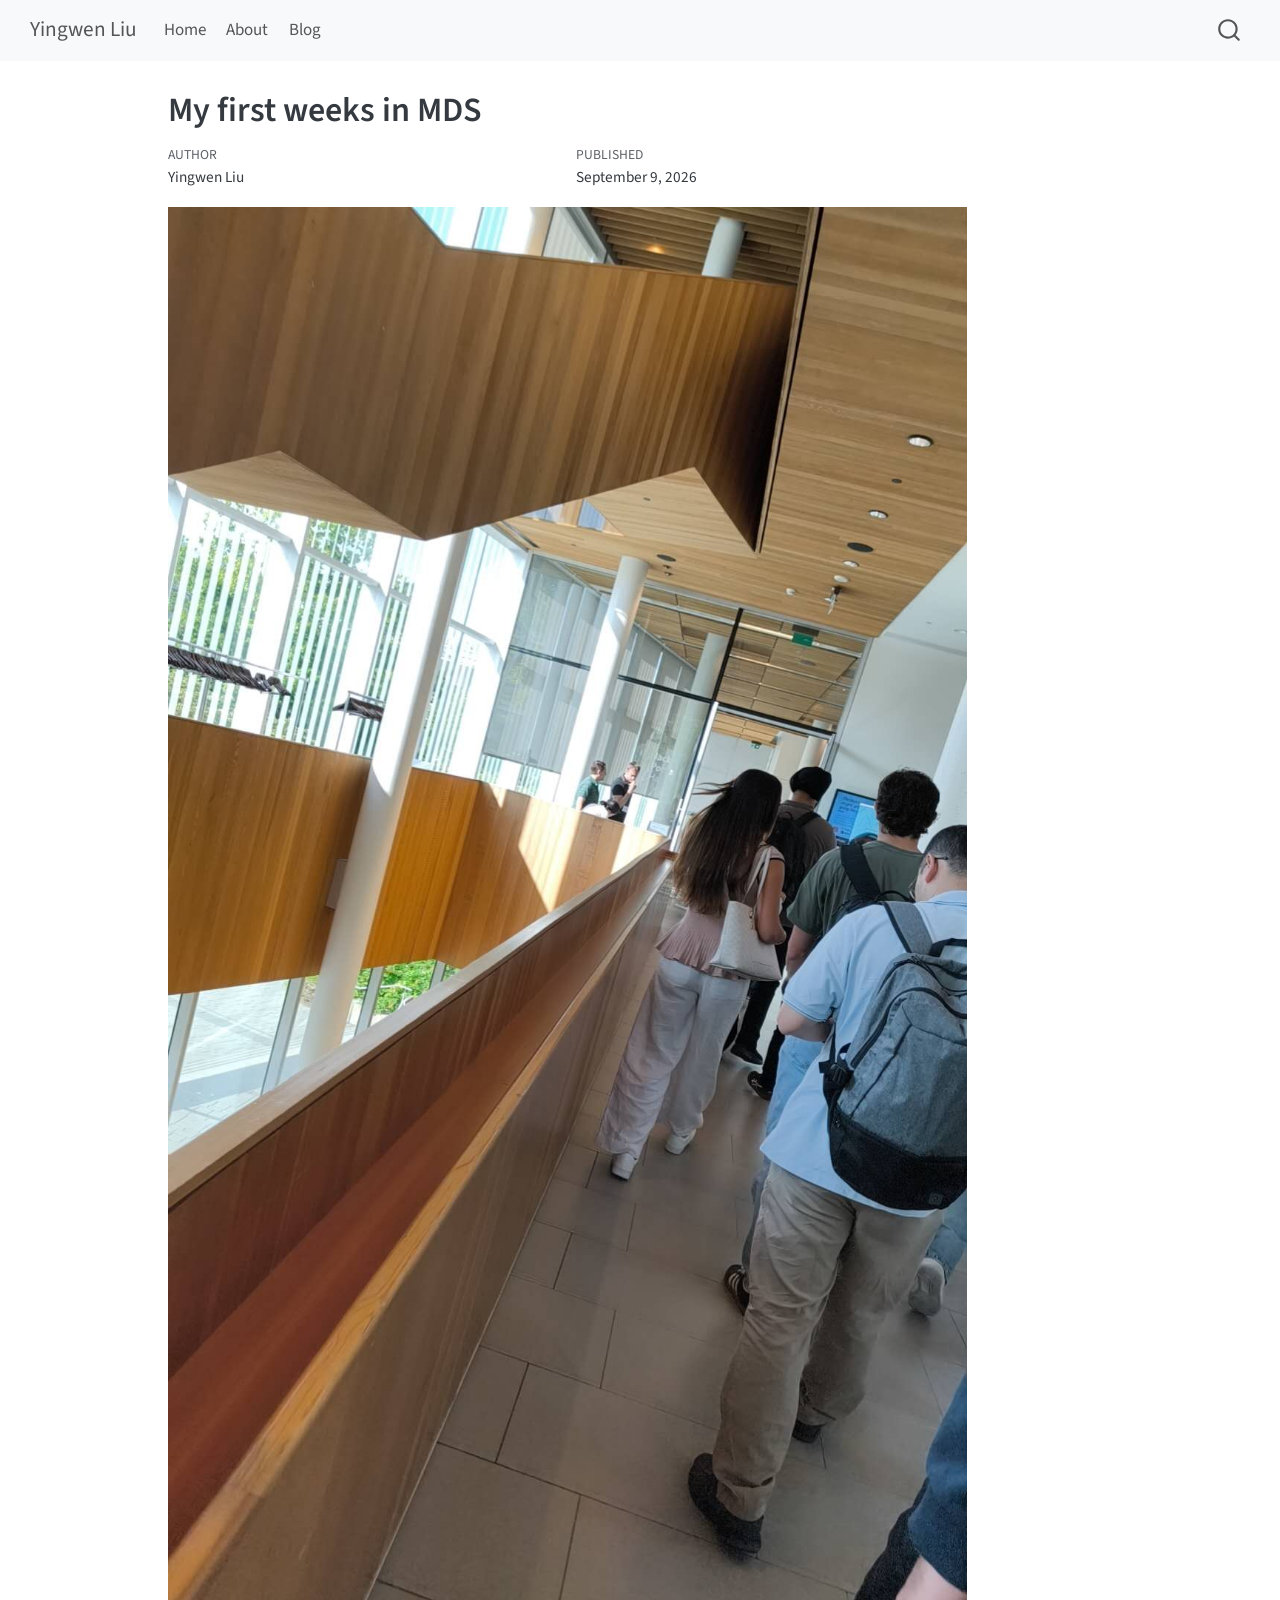
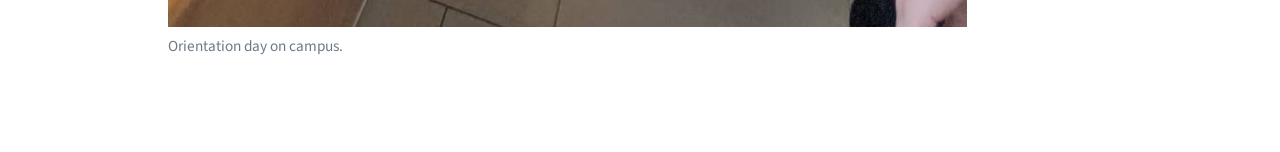
==== docs/posts/first-weeks/index.html @ c671a3fa "render site" ====
<!DOCTYPE html>
<html xmlns="http://www.w3.org/1999/xhtml" lang="en" xml:lang="en"><head>

<meta charset="utf-8">
<meta name="generator" content="quarto-1.10.18">

<meta name="viewport" content="width=device-width, initial-scale=1.0, user-scalable=yes">

<meta name="author" content="Yingwen Liu">
<meta name="dcterms.date" content="2026-09-09">

<title>My first weeks in MDS – Yingwen Liu</title>
<style>
/* Default styles provided by pandoc.
** See https://pandoc.org/MANUAL.html#variables-for-html for config info.
*/
span.smallcaps{font-variant: small-caps;}
div.columns{display: flex; gap: 1.5em;}
div.column{flex: auto;}
@media screen {
div.columns{gap: min(4vw, 1.5em);}
div.column{overflow-x: auto;}
}
div.hanging-indent{margin-left: 1.5em; text-indent: -1.5em;}
ul.task-list{list-style: none;}
ul.task-list li input[type="checkbox"] {
  width: 0.8em;
  margin: 0 0.8em 0.2em -1em; /* quarto-specific, see https://github.com/quarto-dev/quarto-cli/issues/4556 */ 
  vertical-align: middle;
}
</style>


<script src="../../site_libs/quarto-nav/quarto-nav.js"></script>
<script src="../../site_libs/quarto-nav/headroom.min.js"></script>
<script src="../../site_libs/clipboard/clipboard.min.js"></script>
<script src="../../site_libs/quarto-search/autocomplete.umd.js"></script>
<script src="../../site_libs/quarto-search/fuse.min.js"></script>
<script src="../../site_libs/quarto-search/quarto-search.js"></script>
<meta name="quarto:offset" content="../../">
<script src="../../site_libs/quarto-html/quarto.js" type="module"></script>
<script src="../../site_libs/quarto-html/tabsets/tabsets.js" type="module"></script>
<script src="../../site_libs/quarto-html/popper.min.js"></script>
<script src="../../site_libs/quarto-html/tippy.umd.min.js"></script>
<script src="../../site_libs/quarto-html/anchor.min.js"></script>
<link href="../../site_libs/quarto-html/tippy.css" rel="stylesheet">
<link href="../../site_libs/quarto-html/quarto-syntax-highlighting-64a204ab8560d761af7679ceaba22944.css" rel="stylesheet" id="quarto-text-highlighting-styles">
<script src="../../site_libs/bootstrap/bootstrap.min.js"></script>
<link href="../../site_libs/bootstrap/bootstrap-icons.css" rel="stylesheet">
<link href="../../site_libs/bootstrap/bootstrap-a186fd7062f36270276585b6ad28556f.min.css" rel="stylesheet" append-hash="true" id="quarto-bootstrap" data-mode="light">
<script id="quarto-search-options" type="application/json">{
  "location": "navbar",
  "copy-button": false,
  "collapse-after": 3,
  "panel-placement": "end",
  "type": "overlay",
  "limit": 50,
  "keyboard-shortcut": [
    "f",
    "/",
    "s"
  ],
  "show-item-context": false,
  "language": {
    "search-no-results-text": "No results",
    "search-matching-documents-text": "matching documents",
    "search-copy-link-title": "Copy link to search",
    "search-hide-matches-text": "Hide additional matches",
    "search-more-match-text": "more match in this document",
    "search-more-matches-text": "more matches in this document",
    "search-clear-button-title": "Clear",
    "search-text-placeholder": "",
    "search-detached-cancel-button-title": "Cancel",
    "search-submit-button-title": "Submit",
    "search-label": "Search"
  }
}</script>


<link rel="stylesheet" href="../../styles.css">
</head>

<body class="nav-fixed quarto-light">

<div id="quarto-search-results"></div>
  <header id="quarto-header" class="headroom fixed-top">
    <nav class="navbar navbar-expand-lg " data-bs-theme="dark">
      <div class="navbar-container container-fluid">
      <div class="navbar-brand-container mx-auto">
    <a class="navbar-brand" href="../../index.html">
    <span class="navbar-title">Yingwen Liu</span>
    </a>
  </div>
            <div id="quarto-search" class="" title="Search"></div>
          <button class="navbar-toggler" type="button" data-bs-toggle="collapse" data-bs-target="#navbarCollapse" aria-controls="navbarCollapse" role="menu" aria-expanded="false" aria-label="Toggle navigation" onclick="if (window.quartoToggleHeadroom) { window.quartoToggleHeadroom(); }">
  <span class="navbar-toggler-icon"></span>
</button>
          <div class="collapse navbar-collapse" id="navbarCollapse">
            <ul class="navbar-nav navbar-nav-scroll me-auto">
  <li class="nav-item">
    <a class="nav-link" href="../../index.html"> 
<span class="menu-text">Home</span></a>
  </li>  
  <li class="nav-item">
    <a class="nav-link" href="../../about.html"> 
<span class="menu-text">About</span></a>
  </li>  
  <li class="nav-item">
    <a class="nav-link" href="../../blog.html"> 
<span class="menu-text">Blog</span></a>
  </li>  
</ul>
          </div> <!-- /navcollapse -->
            <div class="quarto-navbar-tools">
</div>
      </div> <!-- /container-fluid -->
    </nav>
</header>
<!-- content -->
<div id="quarto-content" class="quarto-container page-columns page-rows-contents page-layout-article page-navbar">
<!-- sidebar -->
<!-- margin-sidebar -->
    <div id="quarto-margin-sidebar" class="sidebar margin-sidebar zindex-bottom">
        
    </div>
<!-- main -->
<main class="content" id="quarto-document-content">

<header id="title-block-header" class="quarto-title-block default">
<div class="quarto-title">
<h1 class="title">My first weeks in MDS</h1>
</div>



<div class="quarto-title-meta">

    <div>
    <div class="quarto-title-meta-heading">Author</div>
    <div class="quarto-title-meta-contents">
             <p>Yingwen Liu </p>
          </div>
  </div>
    
    <div>
    <div class="quarto-title-meta-heading">Published</div>
    <div class="quarto-title-meta-contents">
      <p class="date">September 9, 2026</p>
    </div>
  </div>
  
    
  </div>
  


</header>


<div class="quarto-figure quarto-figure-center">
<figure class="figure">
<p><img src="orientation.jpg" class="img-fluid figure-img"></p>
<figcaption>Orientation day on campus.</figcaption>
</figure>
</div>



</main> <!-- /main -->
<script id="quarto-html-after-body" type="application/javascript">
  window.document.addEventListener("DOMContentLoaded", function (event) {
    const icon = "";
    const anchorJS = new window.AnchorJS();
    anchorJS.options = {
      placement: 'right',
      icon: icon
    };
    anchorJS.add('.anchored');
    const isCodeAnnotation = (el) => {
      for (const clz of el.classList) {
        if (clz.startsWith('code-annotation-')) {                     
          return true;
        }
      }
      return false;
    }
    const onCopySuccess = function(e) {
      // button target
      const button = e.trigger;
      // don't keep focus
      button.blur();
      // flash "checked"
      button.classList.add('code-copy-button-checked');
      var currentTitle = button.getAttribute("title");
      button.setAttribute("title", "Copied!");
      let tooltip;
      if (window.bootstrap) {
        button.setAttribute("data-bs-toggle", "tooltip");
        button.setAttribute("data-bs-placement", "left");
        button.setAttribute("data-bs-title", "Copied!");
        tooltip = new bootstrap.Tooltip(button, 
          { trigger: "manual", 
            customClass: "code-copy-button-tooltip",
            offset: [0, -8]});
        tooltip.show();    
      }
      setTimeout(function() {
        if (tooltip) {
          tooltip.hide();
          button.removeAttribute("data-bs-title");
          button.removeAttribute("data-bs-toggle");
          button.removeAttribute("data-bs-placement");
        }
        button.setAttribute("title", currentTitle);
        button.classList.remove('code-copy-button-checked');
      }, 1000);
      // clear code selection
      e.clearSelection();
    }
    const getTextToCopy = function(trigger) {
      const outerScaffold = trigger.parentElement.cloneNode(true);
      const codeEl = outerScaffold.querySelector('code');
      for (const childEl of codeEl.children) {
        if (isCodeAnnotation(childEl)) {
          childEl.remove();
        }
      }
      return codeEl.innerText;
    }
    const clipboard = new window.ClipboardJS('.code-copy-button:not([data-in-quarto-modal])', {
      text: getTextToCopy
    });
    clipboard.on('success', onCopySuccess);
    if (window.document.getElementById('quarto-embedded-source-code-modal')) {
      const clipboardModal = new window.ClipboardJS('.code-copy-button[data-in-quarto-modal]', {
        text: getTextToCopy,
        container: window.document.getElementById('quarto-embedded-source-code-modal')
      });
      clipboardModal.on('success', onCopySuccess);
    }
      var localhostRegex = new RegExp(/^(?:http|https):\/\/localhost\:?[0-9]*\//);
      var mailtoRegex = new RegExp(/^mailto:/);
        var filterRegex = new RegExp('/' + window.location.host + '/');
      var isInternal = (href) => {
          return filterRegex.test(href) || localhostRegex.test(href) || mailtoRegex.test(href);
      }
      // Inspect non-navigation links and adorn them if external
     var links = window.document.querySelectorAll('a[href]:not(.nav-link):not(.navbar-brand):not(.toc-action):not(.sidebar-link):not(.sidebar-item-toggle):not(.pagination-link):not(.no-external):not([aria-hidden]):not(.dropdown-item):not(.quarto-navigation-tool):not(.about-link)');
      for (var i=0; i<links.length; i++) {
        const link = links[i];
        if (!isInternal(link.href)) {
          // undo the damage that might have been done by quarto-nav.js in the case of
          // links that we want to consider external
          if (link.dataset.originalHref !== undefined) {
            link.href = link.dataset.originalHref;
          }
        }
      }
    function tippyHover(el, contentFn, onTriggerFn, onUntriggerFn) {
      const config = {
        allowHTML: true,
        maxWidth: 500,
        delay: 100,
        arrow: false,
        appendTo: function(el) {
            return el.parentElement;
        },
        interactive: true,
        interactiveBorder: 10,
        theme: 'quarto',
        placement: 'bottom-start',
      };
      if (contentFn) {
        config.content = contentFn;
      }
      if (onTriggerFn) {
        config.onTrigger = onTriggerFn;
      }
      if (onUntriggerFn) {
        config.onUntrigger = onUntriggerFn;
      }
      window.tippy(el, config); 
    }
    const noterefs = window.document.querySelectorAll('a[role="doc-noteref"]');
    for (var i=0; i<noterefs.length; i++) {
      const ref = noterefs[i];
      tippyHover(ref, function() {
        // use id or data attribute instead here
        let href = ref.getAttribute('data-footnote-href') || ref.getAttribute('href');
        try { href = new URL(href).hash; } catch {}
        const id = href.replace(/^#\/?/, "");
        const note = window.document.getElementById(id);
        if (note) {
          return note.innerHTML;
        } else {
          return "";
        }
      });
    }
    const xrefs = window.document.querySelectorAll('a.quarto-xref');
    const processXRef = (id, note) => {
      // Strip column container classes
      const stripColumnClz = (el) => {
        el.classList.remove("page-full", "page-columns");
        if (el.children) {
          for (const child of el.children) {
            stripColumnClz(child);
          }
        }
      }
      stripColumnClz(note)
      if (id === null || id.startsWith('sec-')) {
        // Special case sections, only their first couple elements
        const container = document.createElement("div");
        if (note.children && note.children.length > 2) {
          container.appendChild(note.children[0].cloneNode(true));
          for (let i = 1; i < note.children.length; i++) {
            const child = note.children[i];
            if (child.tagName === "P" && child.innerText === "") {
              continue;
            } else {
              container.appendChild(child.cloneNode(true));
              break;
            }
          }
          if (window.Quarto?.typesetMath) {
            window.Quarto.typesetMath(container);
          }
          return container.innerHTML
        } else {
          if (window.Quarto?.typesetMath) {
            window.Quarto.typesetMath(note);
          }
          return note.innerHTML;
        }
      } else {
        // Remove any anchor links if they are present
        const anchorLink = note.querySelector('a.anchorjs-link');
        if (anchorLink) {
          anchorLink.remove();
        }
        if (window.Quarto?.typesetMath) {
          window.Quarto.typesetMath(note);
        }
        if (note.classList.contains("callout")) {
          return note.outerHTML;
        } else {
          return note.innerHTML;
        }
      }
    }
    for (var i=0; i<xrefs.length; i++) {
      const xref = xrefs[i];
      tippyHover(xref, undefined, function(instance) {
        instance.disable();
        let url = xref.getAttribute('href');
        let hash = undefined; 
        if (url.startsWith('#')) {
          hash = url;
        } else {
          try { hash = new URL(url).hash; } catch {}
        }
        if (hash) {
          const id = hash.replace(/^#\/?/, "");
          const note = window.document.getElementById(id);
          if (note !== null) {
            try {
              const html = processXRef(id, note.cloneNode(true));
              instance.setContent(html);
            } finally {
              instance.enable();
              instance.show();
            }
          } else {
            // See if we can fetch this
            fetch(url.split('#')[0])
            .then(res => res.text())
            .then(html => {
              const parser = new DOMParser();
              const htmlDoc = parser.parseFromString(html, "text/html");
              const note = htmlDoc.getElementById(id);
              if (note !== null) {
                const html = processXRef(id, note);
                instance.setContent(html);
              } 
            }).finally(() => {
              instance.enable();
              instance.show();
            });
          }
        } else {
          // See if we can fetch a full url (with no hash to target)
          // This is a special case and we should probably do some content thinning / targeting
          fetch(url)
          .then(res => res.text())
          .then(html => {
            const parser = new DOMParser();
            const htmlDoc = parser.parseFromString(html, "text/html");
            const note = htmlDoc.querySelector('main.content');
            if (note !== null) {
              // This should only happen for chapter cross references
              // (since there is no id in the URL)
              // remove the first header
              if (note.children.length > 0 && note.children[0].tagName === "HEADER") {
                note.children[0].remove();
              }
              const html = processXRef(null, note);
              instance.setContent(html);
            } 
          }).finally(() => {
            instance.enable();
            instance.show();
          });
        }
      }, function(instance) {
      });
    }
        let selectedAnnoteEl;
        const selectorForAnnotation = ( cell, annotation) => {
          let cellAttr = 'data-code-cell="' + cell + '"';
          let lineAttr = 'data-code-annotation="' +  annotation + '"';
          const selector = 'span[' + cellAttr + '][' + lineAttr + ']';
          return selector;
        }
        const selectCodeLines = (annoteEl) => {
          const doc = window.document;
          const targetCell = annoteEl.getAttribute("data-target-cell");
          const targetAnnotation = annoteEl.getAttribute("data-target-annotation");
          const annoteSpan = window.document.querySelector(selectorForAnnotation(targetCell, targetAnnotation));
          const lines = annoteSpan.getAttribute("data-code-lines").split(",");
          const lineIds = lines.map((line) => {
            return targetCell + "-" + line;
          })
          let top = null;
          let height = null;
          let parent = null;
          if (lineIds.length > 0) {
              //compute the position of the single el (top and bottom and make a div)
              const el = window.document.getElementById(lineIds[0]);
              top = el.offsetTop;
              height = el.offsetHeight;
              parent = el.parentElement.parentElement;
            if (lineIds.length > 1) {
              const lastEl = window.document.getElementById(lineIds[lineIds.length - 1]);
              const bottom = lastEl.offsetTop + lastEl.offsetHeight;
              height = bottom - top;
            }
            if (top !== null && height !== null && parent !== null) {
              // cook up a div (if necessary) and position it 
              let div = window.document.getElementById("code-annotation-line-highlight");
              if (div === null) {
                div = window.document.createElement("div");
                div.setAttribute("id", "code-annotation-line-highlight");
                div.style.position = 'absolute';
                parent.appendChild(div);
              }
              div.style.top = top - 2 + "px";
              div.style.height = height + 4 + "px";
              div.style.left = 0;
              let gutterDiv = window.document.getElementById("code-annotation-line-highlight-gutter");
              if (gutterDiv === null) {
                gutterDiv = window.document.createElement("div");
                gutterDiv.setAttribute("id", "code-annotation-line-highlight-gutter");
                gutterDiv.style.position = 'absolute';
                const codeCell = window.document.getElementById(targetCell);
                const gutter = codeCell.querySelector('.code-annotation-gutter');
                gutter.appendChild(gutterDiv);
              }
              gutterDiv.style.top = top - 2 + "px";
              gutterDiv.style.height = height + 4 + "px";
            }
            selectedAnnoteEl = annoteEl;
          }
        };
        const unselectCodeLines = () => {
          const elementsIds = ["code-annotation-line-highlight", "code-annotation-line-highlight-gutter"];
          elementsIds.forEach((elId) => {
            const div = window.document.getElementById(elId);
            if (div) {
              div.remove();
            }
          });
          selectedAnnoteEl = undefined;
        };
          // Handle positioning of the toggle
      window.addEventListener(
        "resize",
        throttle(() => {
          elRect = undefined;
          if (selectedAnnoteEl) {
            selectCodeLines(selectedAnnoteEl);
          }
        }, 10)
      );
      function throttle(fn, ms) {
      let throttle = false;
      let timer;
        return (...args) => {
          if(!throttle) { // first call gets through
              fn.apply(this, args);
              throttle = true;
          } else { // all the others get throttled
              if(timer) clearTimeout(timer); // cancel #2
              timer = setTimeout(() => {
                fn.apply(this, args);
                timer = throttle = false;
              }, ms);
          }
        };
      }
        // Attach click handler to the DT
        const annoteDls = window.document.querySelectorAll('dt[data-target-cell]');
        for (const annoteDlNode of annoteDls) {
          annoteDlNode.addEventListener('click', (event) => {
            const clickedEl = event.target;
            if (clickedEl !== selectedAnnoteEl) {
              unselectCodeLines();
              const activeEl = window.document.querySelector('dt[data-target-cell].code-annotation-active');
              if (activeEl) {
                activeEl.classList.remove('code-annotation-active');
              }
              selectCodeLines(clickedEl);
              clickedEl.classList.add('code-annotation-active');
            } else {
              // Unselect the line
              unselectCodeLines();
              clickedEl.classList.remove('code-annotation-active');
            }
          });
        }
    const findCites = (el) => {
      const parentEl = el.parentElement;
      if (parentEl) {
        const cites = parentEl.dataset.cites;
        if (cites) {
          return {
            el,
            cites: cites.split(' ')
          };
        } else {
          return findCites(el.parentElement)
        }
      } else {
        return undefined;
      }
    };
    var bibliorefs = window.document.querySelectorAll('a[role="doc-biblioref"]');
    for (var i=0; i<bibliorefs.length; i++) {
      const ref = bibliorefs[i];
      const citeInfo = findCites(ref);
      if (citeInfo) {
        tippyHover(citeInfo.el, function() {
          var popup = window.document.createElement('div');
          citeInfo.cites.forEach(function(cite) {
            var citeDiv = window.document.createElement('div');
            citeDiv.classList.add('hanging-indent');
            citeDiv.classList.add('csl-entry');
            var biblioDiv = window.document.getElementById('ref-' + cite);
            if (biblioDiv) {
              citeDiv.innerHTML = biblioDiv.innerHTML;
            }
            popup.appendChild(citeDiv);
          });
          return popup.innerHTML;
        });
      }
    }
  });
  </script>
</div> <!-- /content -->




</body></html>
---- docs/site_libs/quarto-html/tippy.css ----
.tippy-box[data-animation=fade][data-state=hidden]{opacity:0}[data-tippy-root]{max-width:calc(100vw - 10px)}.tippy-box{position:relative;background-color:#333;color:#fff;border-radius:4px;font-size:14px;line-height:1.4;white-space:normal;outline:0;transition-property:transform,visibility,opacity}.tippy-box[data-placement^=top]>.tippy-arrow{bottom:0}.tippy-box[data-placement^=top]>.tippy-arrow:before{bottom:-7px;left:0;border-width:8px 8px 0;border-top-color:initial;transform-origin:center top}.tippy-box[data-placement^=bottom]>.tippy-arrow{top:0}.tippy-box[data-placement^=bottom]>.tippy-arrow:before{top:-7px;left:0;border-width:0 8px 8px;border-bottom-color:initial;transform-origin:center bottom}.tippy-box[data-placement^=left]>.tippy-arrow{right:0}.tippy-box[data-placement^=left]>.tippy-arrow:before{border-width:8px 0 8px 8px;border-left-color:initial;right:-7px;transform-origin:center left}.tippy-box[data-placement^=right]>.tippy-arrow{left:0}.tippy-box[data-placement^=right]>.tippy-arrow:before{left:-7px;border-width:8px 8px 8px 0;border-right-color:initial;transform-origin:center right}.tippy-box[data-inertia][data-state=visible]{transition-timing-function:cubic-bezier(.54,1.5,.38,1.11)}.tippy-arrow{width:16px;height:16px;color:#333}.tippy-arrow:before{content:"";position:absolute;border-color:transparent;border-style:solid}.tippy-content{position:relative;padding:5px 9px;z-index:1}
---- docs/site_libs/quarto-html/quarto-syntax-highlighting-64a204ab8560d761af7679ceaba22944.css ----
/* quarto syntax highlight colors */
:root {
  --quarto-hl-ot-color: #003B4F;
  --quarto-hl-at-color: #657422;
  --quarto-hl-ss-color: #20794D;
  --quarto-hl-an-color: #5E5E5E;
  --quarto-hl-fu-color: #4758AB;
  --quarto-hl-st-color: #20794D;
  --quarto-hl-cf-color: #003B4F;
  --quarto-hl-op-color: #5E5E5E;
  --quarto-hl-er-color: #AD0000;
  --quarto-hl-bn-color: #AD0000;
  --quarto-hl-al-color: #AD0000;
  --quarto-hl-va-color: #111111;
  --quarto-hl-bu-color: inherit;
  --quarto-hl-ex-color: inherit;
  --quarto-hl-pp-color: #AD0000;
  --quarto-hl-in-color: #5E5E5E;
  --quarto-hl-vs-color: #20794D;
  --quarto-hl-wa-color: #5E5E5E;
  --quarto-hl-do-color: #5E5E5E;
  --quarto-hl-im-color: #00769E;
  --quarto-hl-ch-color: #20794D;
  --quarto-hl-dt-color: #AD0000;
  --quarto-hl-fl-color: #AD0000;
  --quarto-hl-co-color: #5E5E5E;
  --quarto-hl-cv-color: #5E5E5E;
  --quarto-hl-cn-color: #8f5902;
  --quarto-hl-sc-color: #5E5E5E;
  --quarto-hl-dv-color: #AD0000;
  --quarto-hl-kw-color: #003B4F;
}

/* other quarto variables */
:root {
  --quarto-font-monospace: SFMono-Regular, Menlo, Monaco, Consolas, "Liberation Mono", "Courier New", monospace;
}

/* syntax highlight based on Pandoc's rules */
pre > code.sourceCode > span {
  color: #003B4F;
}

code.sourceCode > span {
  color: #003B4F;
}

div.sourceCode,
div.sourceCode pre.sourceCode {
  color: #003B4F;
}

/* Normal */
code span {
  color: #003B4F;
}

/* Alert */
code span.al {
  color: #AD0000;
  font-style: inherit;
}

/* Annotation */
code span.an {
  color: #5E5E5E;
  font-style: inherit;
}

/* Attribute */
code span.at {
  color: #657422;
  font-style: inherit;
}

/* BaseN */
code span.bn {
  color: #AD0000;
  font-style: inherit;
}

/* BuiltIn */
code span.bu {
  font-style: inherit;
}

/* ControlFlow */
code span.cf {
  color: #003B4F;
  font-weight: bold;
  font-style: inherit;
}

/* Char */
code span.ch {
  color: #20794D;
  font-style: inherit;
}

/* Constant */
code span.cn {
  color: #8f5902;
  font-style: inherit;
}

/* Comment */
code span.co {
  color: #5E5E5E;
  font-style: inherit;
}

/* CommentVar */
code span.cv {
  color: #5E5E5E;
  font-style: italic;
}

/* Documentation */
code span.do {
  color: #5E5E5E;
  font-style: italic;
}

/* DataType */
code span.dt {
  color: #AD0000;
  font-style: inherit;
}

/* DecVal */
code span.dv {
  color: #AD0000;
  font-style: inherit;
}

/* Error */
code span.er {
  color: #AD0000;
  font-style: inherit;
}

/* Extension */
code span.ex {
  font-style: inherit;
}

/* Float */
code span.fl {
  color: #AD0000;
  font-style: inherit;
}

/* Function */
code span.fu {
  color: #4758AB;
  font-style: inherit;
}

/* Import */
code span.im {
  color: #00769E;
  font-style: inherit;
}

/* Information */
code span.in {
  color: #5E5E5E;
  font-style: inherit;
}

/* Keyword */
code span.kw {
  color: #003B4F;
  font-weight: bold;
  font-style: inherit;
}

/* Operator */
code span.op {
  color: #5E5E5E;
  font-style: inherit;
}

/* Other */
code span.ot {
  color: #003B4F;
  font-style: inherit;
}

/* Preprocessor */
code span.pp {
  color: #AD0000;
  font-style: inherit;
}

/* SpecialChar */
code span.sc {
  color: #5E5E5E;
  font-style: inherit;
}

/* SpecialString */
code span.ss {
  color: #20794D;
  font-style: inherit;
}

/* String */
code span.st {
  color: #20794D;
  font-style: inherit;
}

/* Variable */
code span.va {
  color: #111111;
  font-style: inherit;
}

/* VerbatimString */
code span.vs {
  color: #20794D;
  font-style: inherit;
}

/* Warning */
code span.wa {
  color: #5E5E5E;
  font-style: italic;
}

.prevent-inlining {
  content: "</";
}

/*# sourceMappingURL=9d8d5bb603a83b8298b89080a598c93b.css.map */
---- docs/styles.css ----
/* css styles */
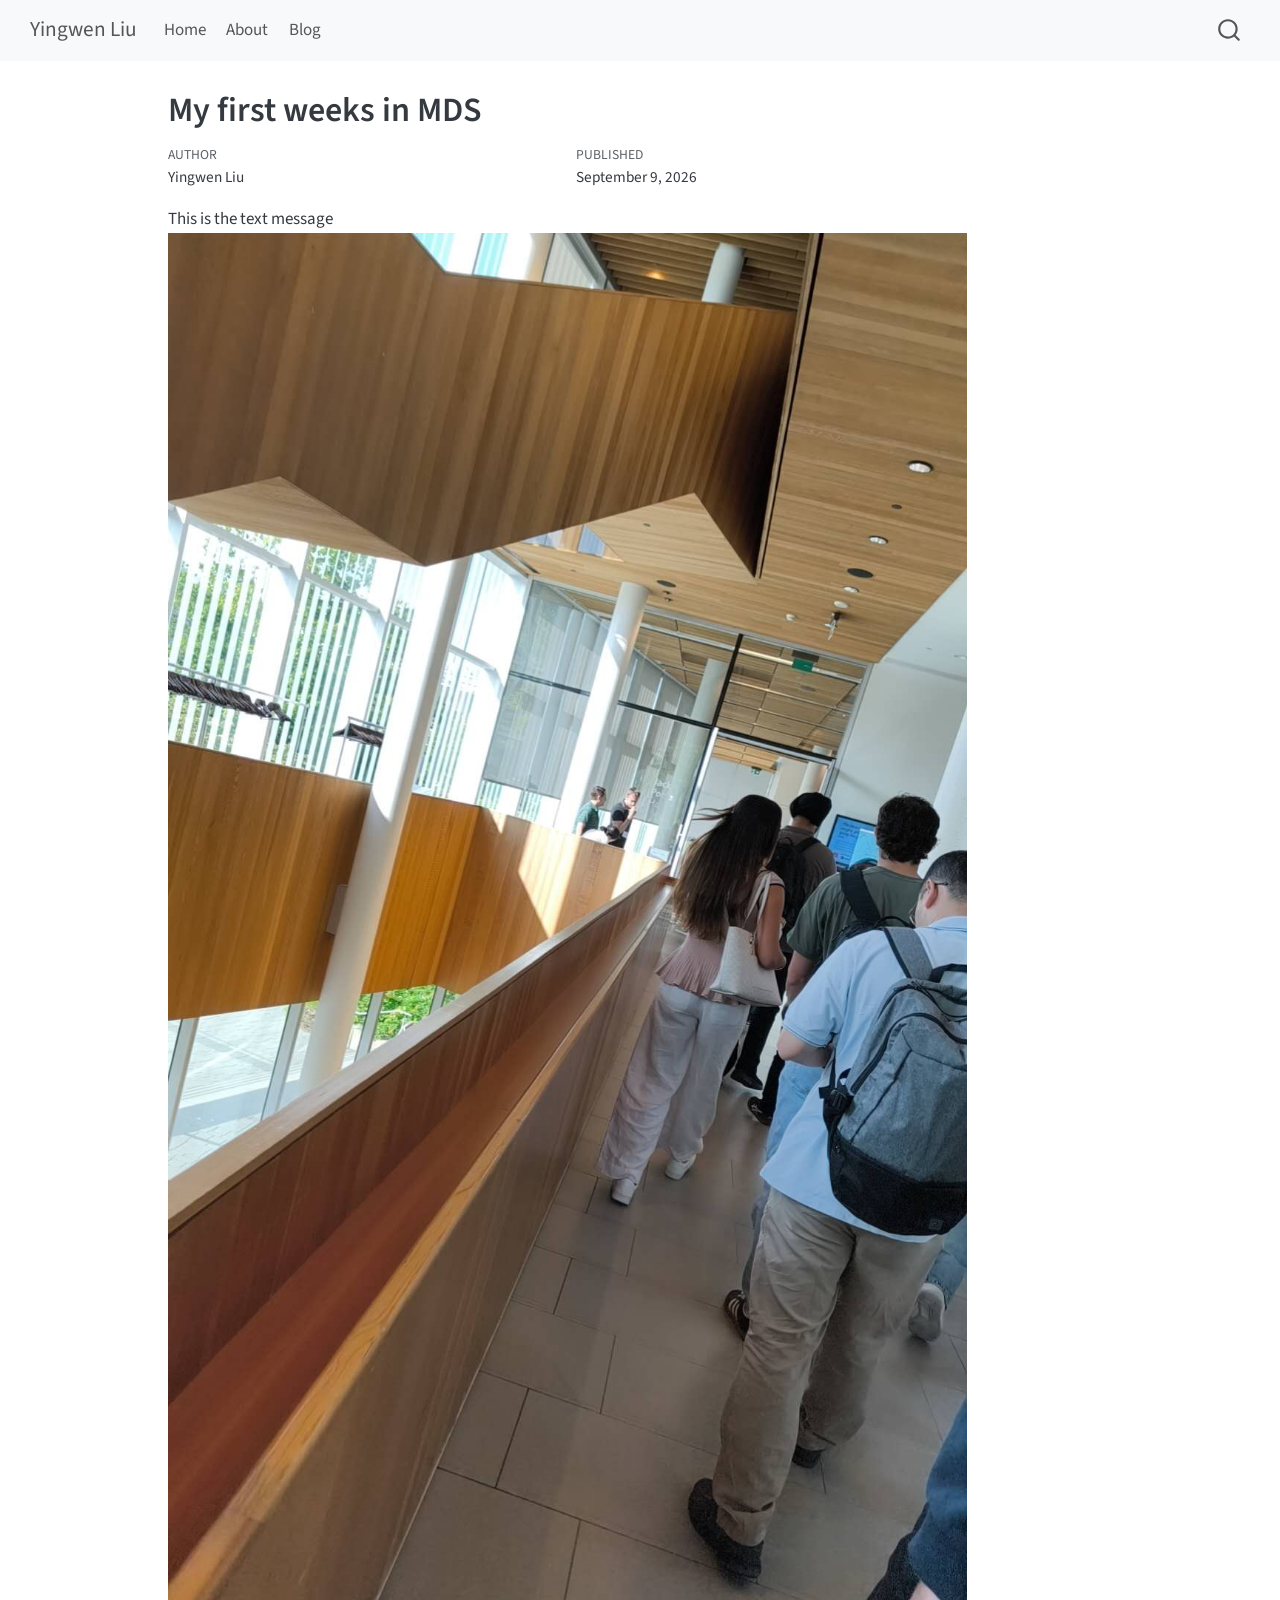
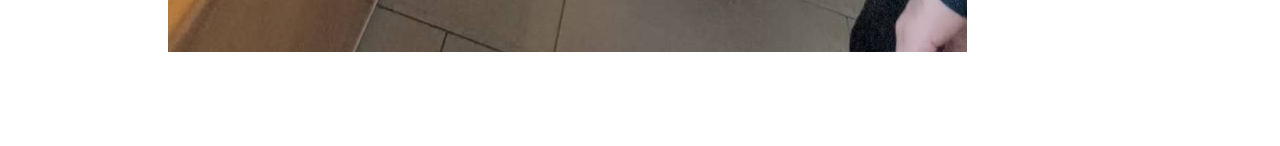
==== commit 04ce6d45: "Half done" ====
--- a/docs/posts/first-weeks/index.html
+++ b/docs/posts/first-weeks/index.html
@@ -157,12 +157,7 @@
 </header>
 
 
-<div class="quarto-figure quarto-figure-center">
-<figure class="figure">
-<p><img src="orientation.jpg" class="img-fluid figure-img"></p>
-<figcaption>Orientation day on campus.</figcaption>
-</figure>
-</div>
+<p>This is the text message <img src="orientation.jpg" class="img-fluid" alt="Orientation day on campus."></p>
 
 
 
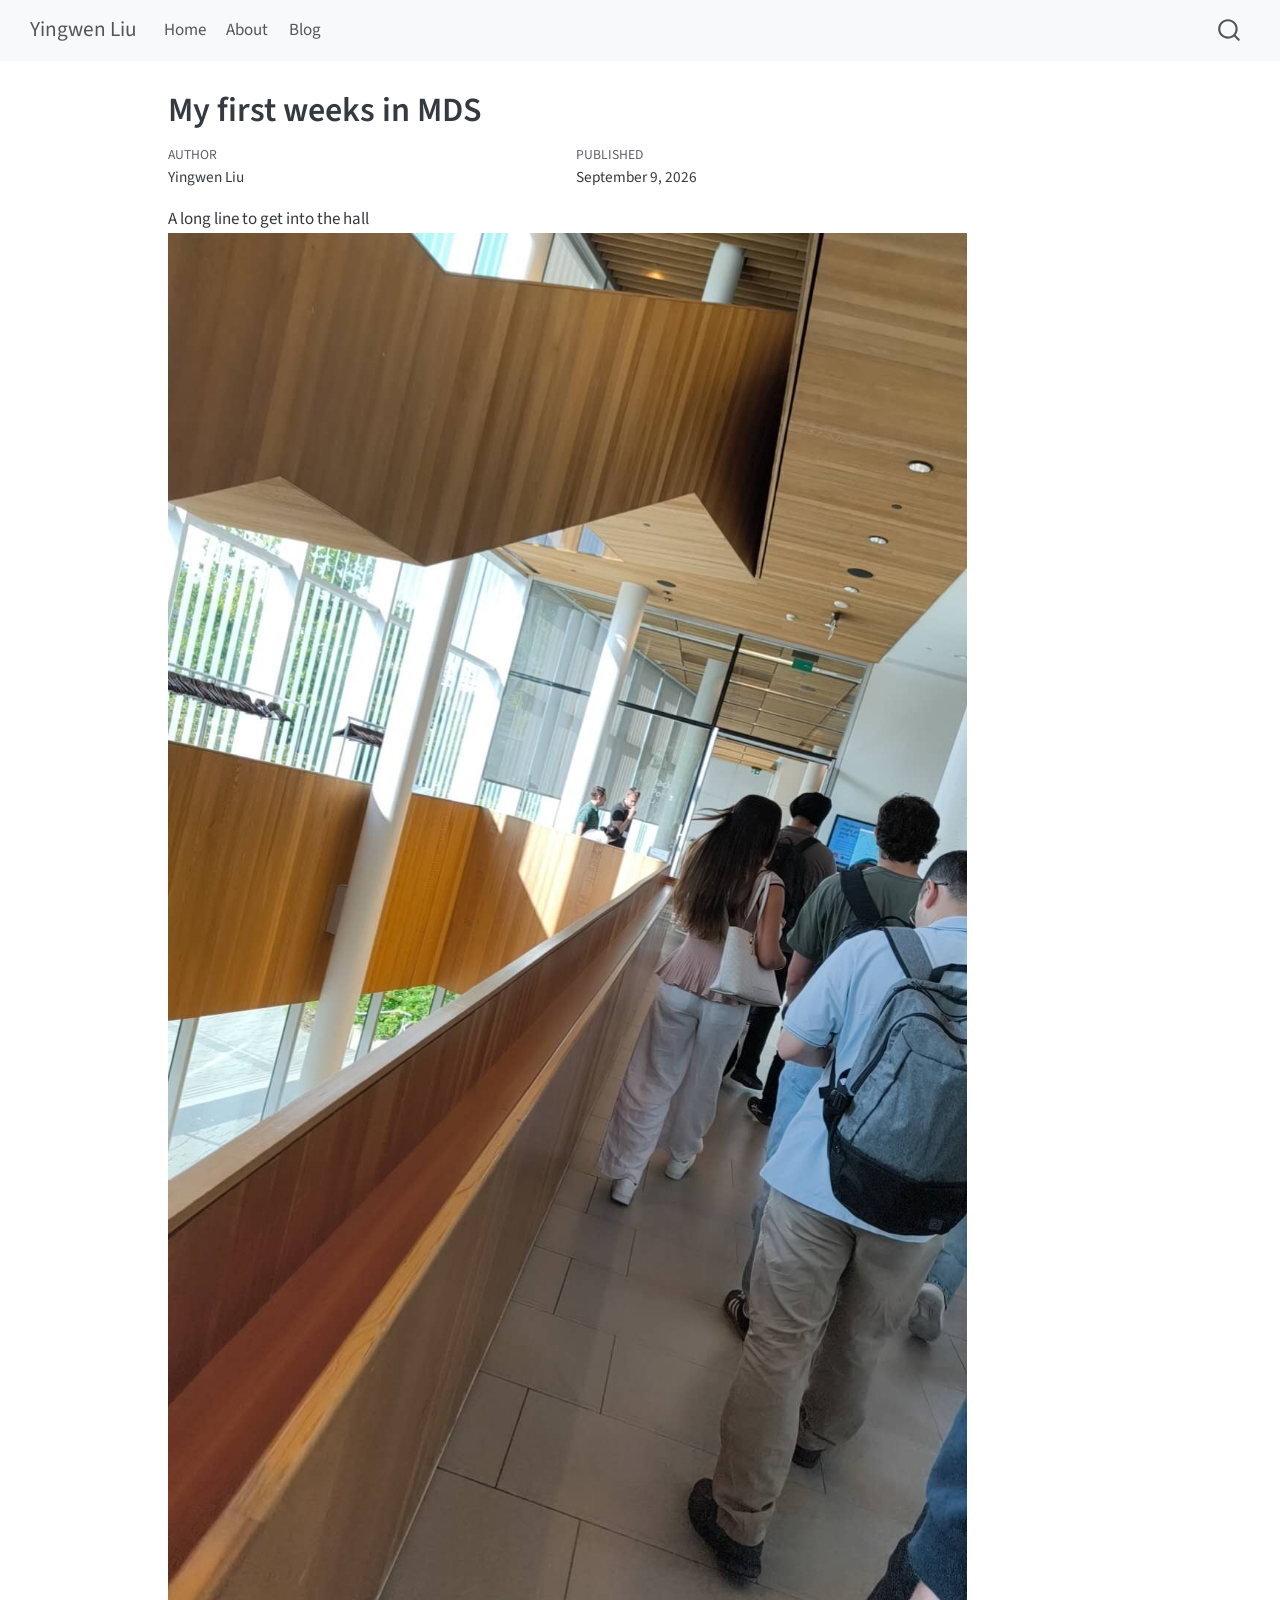
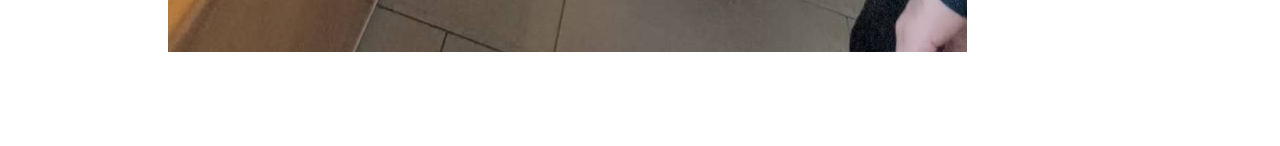
==== commit a176a523: "Check point" ====
--- a/docs/posts/first-weeks/index.html
+++ b/docs/posts/first-weeks/index.html
@@ -157,7 +157,7 @@
 </header>
 
 
-<p>This is the text message <img src="orientation.jpg" class="img-fluid" alt="Orientation day on campus."></p>
+<p>A long line to get into the hall <img src="orientation.jpg" class="img-fluid" alt="Orientation day on campus."></p>
 
 
 
